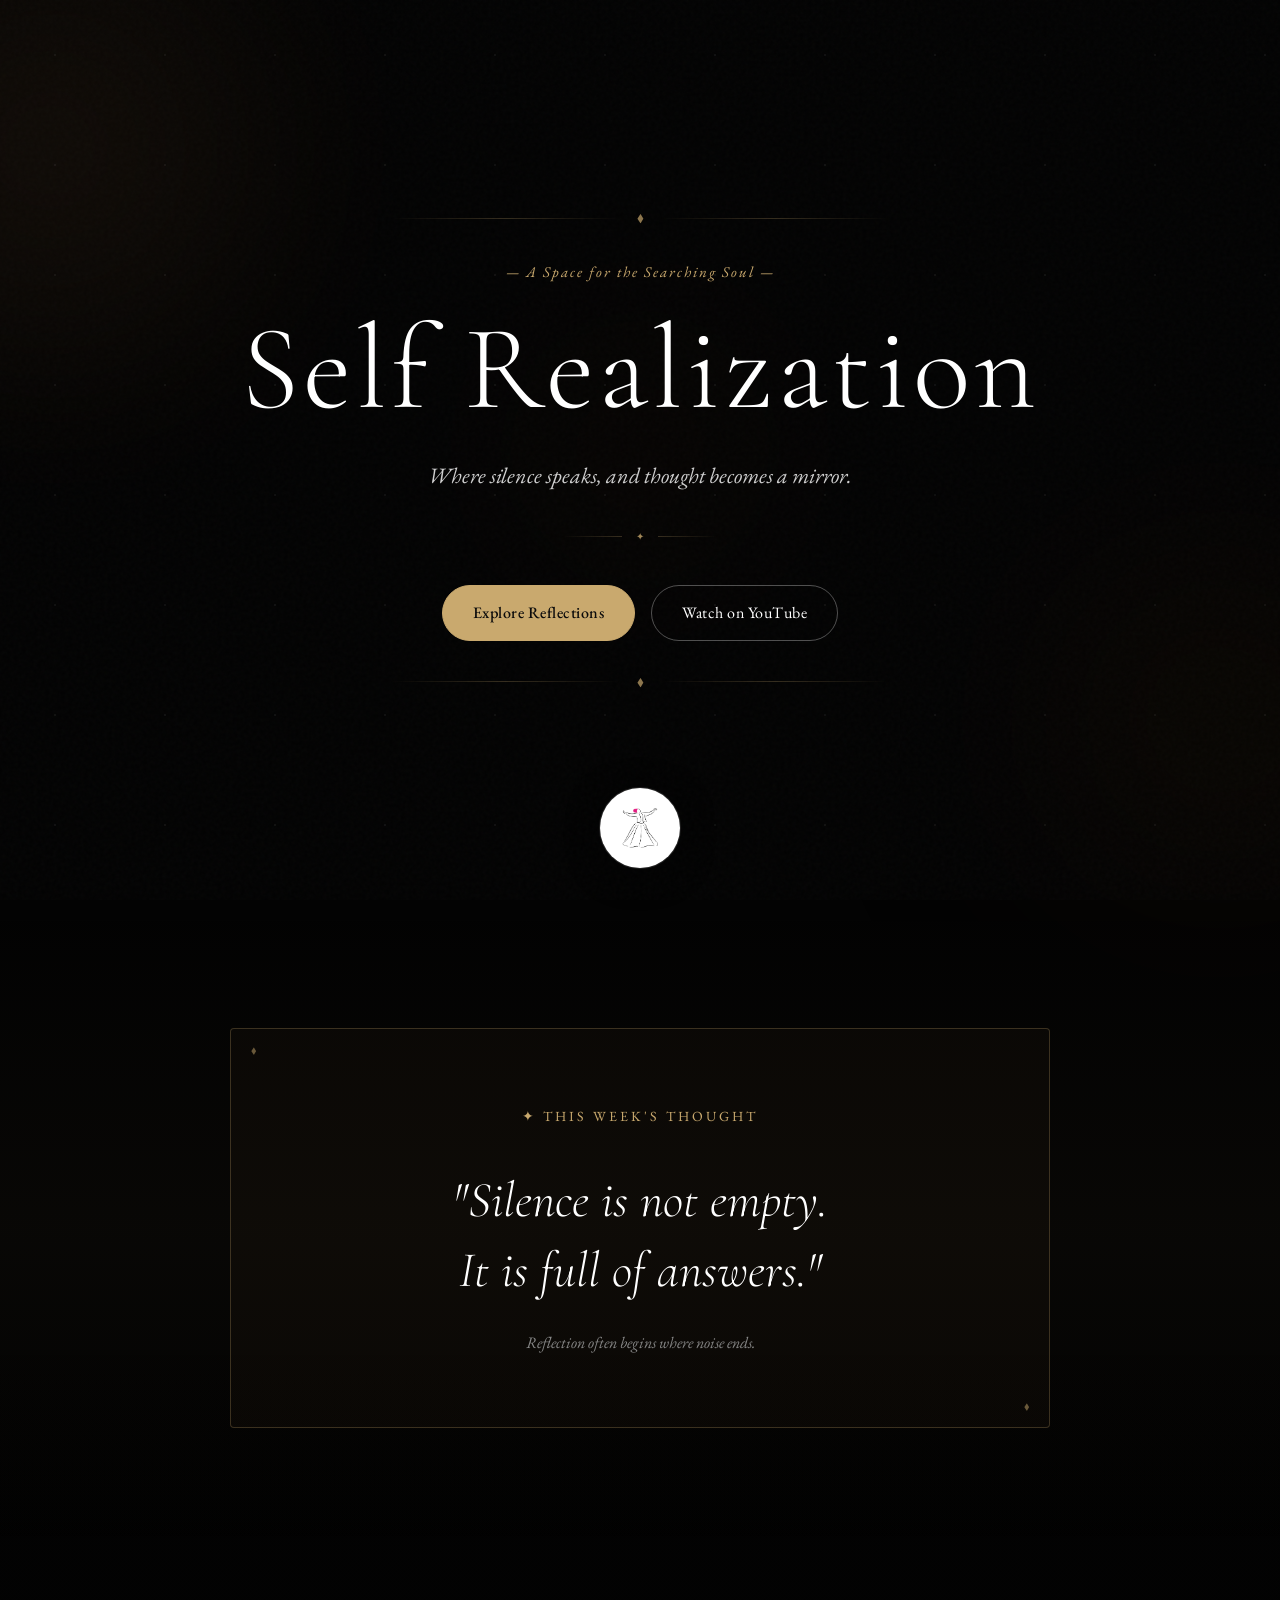
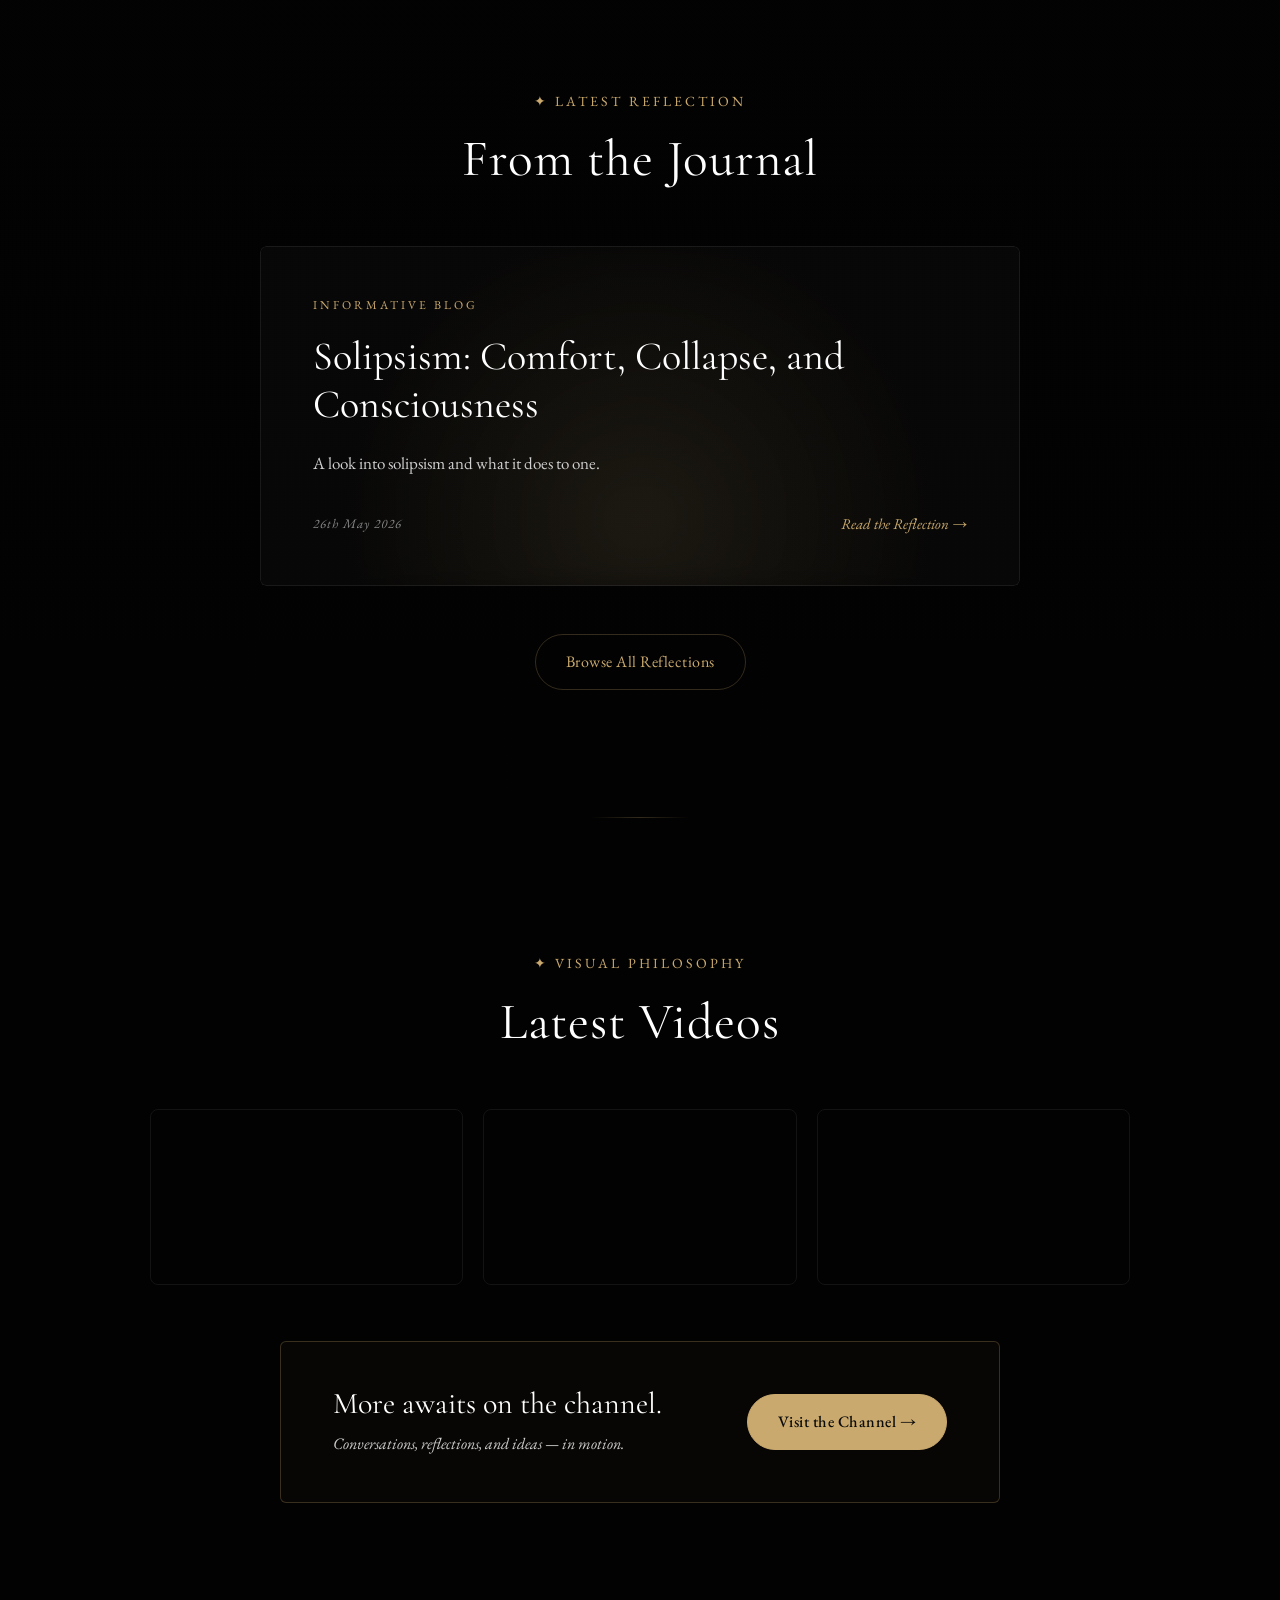
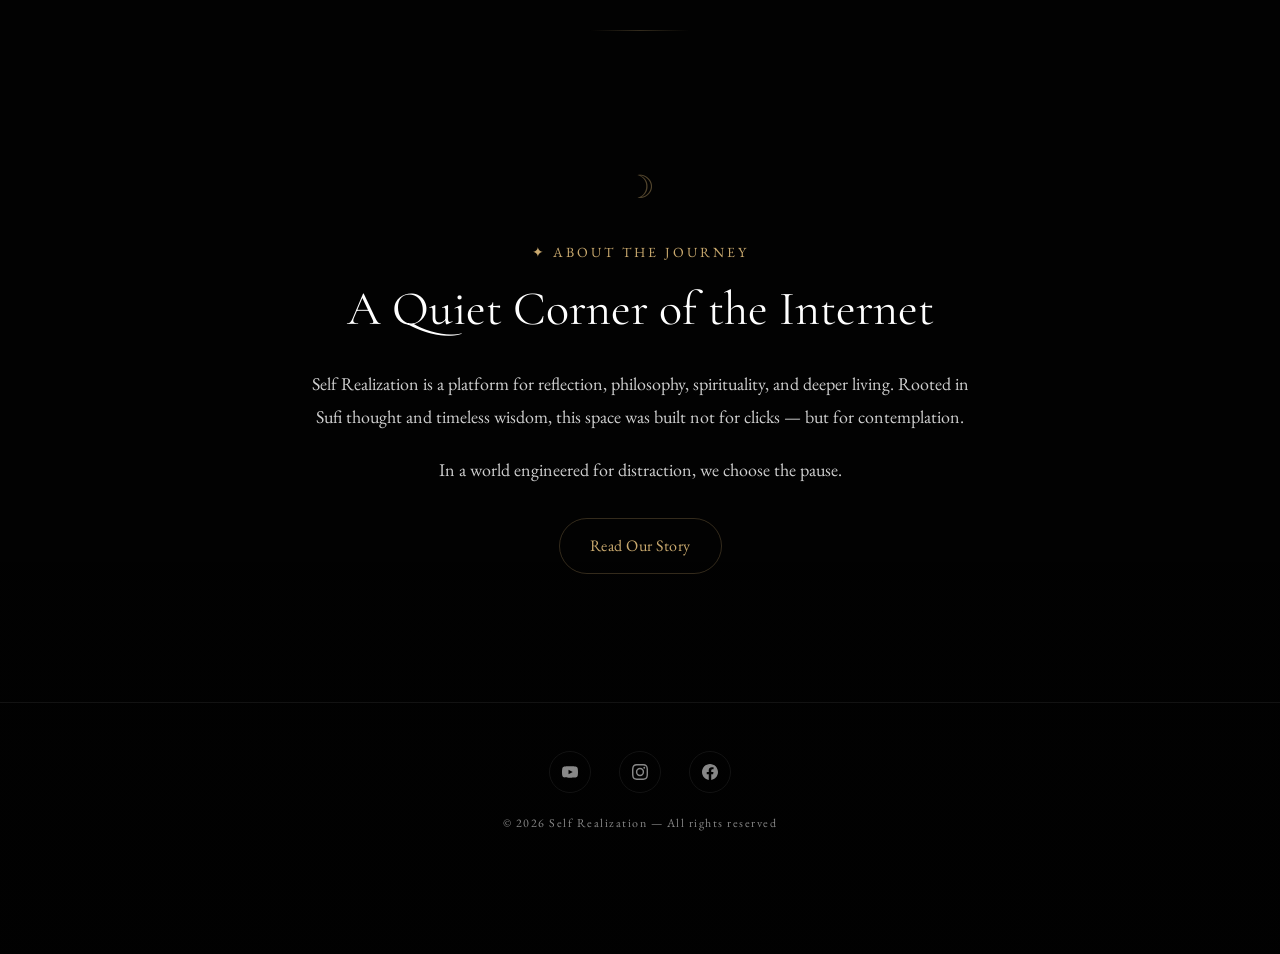
==== index.html @ f108fec0 "Add files via upload" ====
<!DOCTYPE html>
<html lang="en">
<head>
    <meta charset="UTF-8">
    <meta name="viewport" content="width=device-width, initial-scale=1.0">
    <title>Self Realization</title>
    <link rel="stylesheet" href="style.css">
    <link rel="preconnect" href="https://fonts.googleapis.com">
    <link rel="preconnect" href="https://fonts.gstatic.com" crossorigin>
    <link href="https://fonts.googleapis.com/css2?family=Cormorant+Garamond:ital,wght@0,300;0,400;0,500;0,600;1,300;1,400&family=EB+Garamond:ital,wght@0,400;0,500;1,400&display=swap" rel="stylesheet">
</head>
<body>

    <audio id="bgm" autoplay loop>
        <source src="images/BGM.mp3" type="audio/mpeg">
    </audio>

    <div class="stars"></div>
    <div class="ambient ambient-1"></div>
    <div class="ambient ambient-2"></div>
    <div class="ambient ambient-3"></div>
    <div class="noise"></div>
    <div class="page-transition"></div>

     <section class="hero" id="home">
        <div class="hero-ornament top-ornament">
            <span class="orn-line"></span>
            <span class="orn-diamond">◆</span>
            <span class="orn-line"></span>
        </div>

        <div class="hero-content">
            <span class="hero-eyebrow">— A Space for the Searching Soul —</span>
            <h1 class="hero-title">Self Realization</h1>
            <p class="hero-tagline">
                Where silence speaks, and thought becomes a mirror.
            </p>
            <div class="hero-divider">
                <span></span><span class="divider-glyph">✦</span><span></span>
            </div>
            <div class="hero-buttons">
                <a href="articles.html" class="btn btn-primary">Explore Reflections</a>
                <a href="https://www.youtube.com/@selfrealizationofficial" target="_blank" class="btn btn-ghost">Watch on YouTube</a>
            </div>
        </div>

        <div class="hero-ornament bottom-ornament">
            <span class="orn-line"></span>
            <span class="orn-diamond">◆</span>
            <span class="orn-line"></span>
        </div>

        <div class="scroll-hint">
            <div class="scroll-line"></div>
        </div>
    </section>

   <section class="thought-section reveal" id="thought">
        <div class="thought-frame">
            <span class="section-tag">✦ This Week's Thought</span>
            <blockquote class="thought-quote">
                "Silence is not empty.<br>It is full of answers."
            </blockquote>
            <p class="thought-caption">Reflection often begins where noise ends.</p>
        </div>
    </section>

   <section class="featured-section reveal" id="articles">
        <div class="section-header">
            <span class="section-tag">✦ Latest Reflection</span>
            <h2>From the Journal</h2>
        </div>

        <div class="featured-card">
            <div class="featured-card-inner">
                <span class="card-category">Informative Blog</span>
                <h3>Solipsism: Comfort, Collapse, and Consciousness</h3>
                <p>
                    A look into solipsism and what it does to one.
                </p>
                <div class="card-footer">
                    <span class="card-date">26th May 2026</span>
                    <a href="articles.html" class="card-link">Read the Reflection →</a>
                </div>
            </div>
            <div class="featured-card-glow"></div>
        </div>

        <div class="section-cta">
            <a href="articles.html" class="btn btn-outline">Browse All Reflections</a>
        </div>
    </section>

    <section class="videos-section reveal" id="videos">
        <div class="section-header">
            <span class="section-tag">✦ Visual Philosophy</span>
            <h2>Latest Videos</h2>
        </div>

        <div class="video-grid">
            <div class="video-item">
                <iframe src="https://www.youtube.com/embed/DgjN8pDdqwA" allowfullscreen title="Video 1"></iframe> 
            </div>
            <div class="video-item">
                <iframe src="https://www.youtube.com/embed/qj6_kTaz3_g" allowfullscreen title="Video 2"></iframe>
            </div>
            <div class="video-item">
                <iframe src="https://www.youtube.com/embed/qj6_kTaz3_g" allowfullscreen title="Video 3"></iframe>
            </div>
        </div>

        <div class="channel-cta">
            <div class="channel-cta-text">
                <h3>More awaits on the channel.</h3>
                <p>Conversations, reflections, and ideas — in motion.</p>
            </div>
            <a href="https://www.youtube.com/@selfrealizationofficial?sub_confirmation=1" target="_blank" class="btn btn-primary">
                Visit the Channel →
            </a>
        </div>
    </section>

    <section class="about-section reveal" id="about">
        <div class="about-inner">
            <div class="about-ornament">☽</div>
            <span class="section-tag">✦ About the Journey</span>
            <h2>A Quiet Corner of the Internet</h2>
            <p>
                Self Realization is a platform for reflection, philosophy, spirituality,
                and deeper living. Rooted in Sufi thought and timeless wisdom,
                this space was built not for clicks — but for contemplation.
            </p>
            <p>
                In a world engineered for distraction, we choose the pause.
            </p>
            <a href="about.html" class="btn btn-outline">Read Our Story</a>
        </div>
    </section>

   <nav class="dock" aria-label="Main navigation">
        <div class="nav-side left-nav">
            <a href="articles.html">Articles</a>
            <a href="videos.html">Videos</a>
        </div>
        <a href="#" class="nav-center" aria-label="Home">
            <img src="images/logo2.png" alt="Self Realization logo">
        </a>
        <div class="nav-side right-nav">
            <a href="about.html">About</a>
            <a href="contact.html">Contact</a>
        </div>
    </nav>

    <nav class="mobile-nav" aria-label="Mobile navigation">
        <a href="index.html" class="active">
            <svg viewBox="0 0 24 24" fill="none" stroke="currentColor" stroke-width="1.5"><path d="M3 9.5L12 3l9 6.5V20a1 1 0 01-1 1H4a1 1 0 01-1-1V9.5z"/><path d="M9 21V12h6v9"/></svg>
            <span>Home</span>
        </a>
        <a href="articles.html">
            <svg viewBox="0 0 24 24" fill="none" stroke="currentColor" stroke-width="1.5"><path d="M4 6h16M4 10h16M4 14h10M4 18h8"/></svg>
            <span>Articles</span>
        </a>
        <a href="index.html" class="nav-logo-link" aria-label="Home">
            <img src="images/logo-nav.png" alt="Self Realization" id="mob-nav-home">
            <span>Home</span>
        </a>
        <a href="videos.html">
            <svg viewBox="0 0 24 24" fill="none" stroke="currentColor" stroke-width="1.5"><polygon points="5 3 19 12 5 21 5 3"/></svg>
            <span>Videos</span>
        </a>
        <a href="about.html">
            <svg viewBox="0 0 24 24" fill="none" stroke="currentColor" stroke-width="1.5"><circle cx="12" cy="8" r="4"/><path d="M4 20c0-4 3.6-7 8-7s8 3 8 7"/></svg>
            <span>About</span>
        </a>
    </nav>

    <footer class="site-footer">
        <div class="footer-socials">
            <a href="https://www.youtube.com/@selfrealizationofficial" target="_blank" aria-label="YouTube" class="social-link">
                <svg viewBox="0 0 24 24" fill="currentColor"><path d="M23.5 6.2a3 3 0 0 0-2.1-2.1C19.5 3.5 12 3.5 12 3.5s-7.5 0-9.4.6A3 3 0 0 0 .5 6.2C0 8.1 0 12 0 12s0 3.9.5 5.8a3 3 0 0 0 2.1 2.1c1.9.6 9.4.6 9.4.6s7.5 0 9.4-.6a3 3 0 0 0 2.1-2.1C24 15.9 24 12 24 12s0-3.9-.5-5.8zM9.8 15.5V8.5l6.3 3.5-6.3 3.5z"/></svg>
            </a>
            <a href="https://www.instagram.com/selfrealization.official" aria-label="Instagram" class="social-link">
                <svg viewBox="0 0 24 24" fill="currentColor"><path d="M12 2.2c3.2 0 3.6 0 4.9.1 3.3.1 4.8 1.7 4.9 4.9.1 1.3.1 1.6.1 4.8 0 3.2 0 3.6-.1 4.8-.1 3.2-1.7 4.8-4.9 4.9-1.3.1-1.6.1-4.9.1-3.2 0-3.6 0-4.8-.1-3.3-.1-4.8-1.7-4.9-4.9C2.2 15.6 2.2 15.2 2.2 12c0-3.2 0-3.6.1-4.8C2.4 3.9 4 2.3 7.2 2.3c1.2-.1 1.6-.1 4.8-.1zM12 0C8.7 0 8.3 0 7.1.1 2.7.3.3 2.7.1 7.1 0 8.3 0 8.7 0 12c0 3.3 0 3.7.1 4.9.2 4.4 2.6 6.8 7 7C8.3 24 8.7 24 12 24c3.3 0 3.7 0 4.9-.1 4.4-.2 6.8-2.6 7-7 .1-1.2.1-1.6.1-4.9 0-3.3 0-3.7-.1-4.9-.2-4.4-2.6-6.8-7-7C15.7 0 15.3 0 12 0zm0 5.8a6.2 6.2 0 1 0 0 12.4A6.2 6.2 0 0 0 12 5.8zM12 16a4 4 0 1 1 0-8 4 4 0 0 1 0 8zm6.4-11.8a1.4 1.4 0 1 0 0 2.8 1.4 1.4 0 0 0 0-2.8z"/></svg>
            </a>
            <a href="https://www.facebook.com/SelfRealizationOfficial" aria-label="FaceBook" class="social-link">
                <svg viewBox="0 0 24 24" fill="currentColor"><path d="M24 12.07C24 5.41 18.63 0 12 0S0 5.41 0 12.07C0 18.1 4.39 23.1 10.13 24v-8.44H7.08v-3.49h3.04V9.41c0-3.02 1.8-4.7 4.54-4.7 1.31 0 2.68.24 2.68.24v2.97h-1.51c-1.49 0-1.95.93-1.95 1.88v2.27h3.32l-.53 3.49h-2.79V24C19.61 23.1 24 18.1 24 12.07z"/></svg>
            </a>
        </div>
        <p class="footer-copy">© 2026 Self Realization — All rights reserved</p>
    </footer>

    <script src="index.js"></script>
</body>
</html>
---- style.css ----
*, *::before, *::after {
    margin: 0;
    padding: 0;
    box-sizing: border-box;
}

:root {
    --ink:        #0b0b0b;
    --ink-soft:   #141414;
    --parchment:  #f4edd8;
    --gold:       #c9a96e;
    --gold-dim:   #a07c4a;
    --gold-glow:  rgba(201, 169, 110, 0.15);
    --white:      #ffffff;
    --mist:       #cfcfcf;
    --mist-dim:   #888888;
    --border:     rgba(255,255,255,0.07);
    --border-gold: rgba(201,169,110,0.25);

    --font-display: 'Cormorant Garamond', 'Book Antiqua', Palatino, serif;
    --font-body:    'EB Garamond', 'Book Antiqua', Palatino, serif;

    --section-pad: clamp(80px, 10vw, 140px) clamp(20px, 5vw, 60px);
    --max-w:       1100px;
    --max-text:    680px;

    --ease-out: cubic-bezier(0.2, 0.8, 0.2, 1);
    --ease-in-out: cubic-bezier(0.4, 0, 0.2, 1);
}

html {
    scroll-behavior: smooth;
}

body {
    background-color: var(--ink);
    background-image:
        linear-gradient(rgba(0,0,0,0.72), rgba(0,0,0,0.88)),
        url('images/bg4.jpg');
    background-size: cover;
    background-position: center top;
    background-attachment: scroll;
    color: var(--white);
    font-family: var(--font-body);
    font-size: 18px;
    line-height: 1.75;
    overflow-x: hidden;
    animation: pageFadeIn 0.9s var(--ease-out) both;
    padding-bottom: 10px;
}
body.urdu{
    direction: rtl;
    text-align: right;
}

.about-bg{
    background-image:
        linear-gradient(rgba(0,0,0,0.72), rgba(0,0,0,0.88)),
        url('images/abt-bg.jpg');
}


@keyframes pageFadeIn {
    from {
        opacity: 0;
    }
    to {
        opacity: 1;
    }
}

.stars {
    position: fixed;
    inset: 0;
    background-image: radial-gradient(rgba(255,255,255,0.9) 1px, transparent 1px);
    background-size: 110px 110px;
    opacity: 0.06;
    pointer-events: none;
    z-index: -3;
}

.ambient {
    position: fixed;
    border-radius: 50%;
    filter: blur(130px);
    pointer-events: none;
    z-index: -2;
}
.ambient-1 {
    width: 420px; height: 420px;
    background: #7c5530;
    opacity: 0.14;
    top: -60px; left: -160px;
}
.ambient-2 {
    width: 360px; height: 360px;
    background: #3b2510;
    opacity: 0.18;
    bottom: 0; right: -120px;
}
.ambient-3 {
    width: 280px; height: 280px;
    background: #5a3e20;
    opacity: 0.10;
    top: 50%; left: 50%;
    transform: translate(-50%, -50%);
}

.noise {
    position: fixed;
    inset: 0;
    background-image: url("data:image/svg+xml,%3Csvg viewBox='0 0 256 256' xmlns='http://www.w3.org/2000/svg'%3E%3Cfilter id='n'%3E%3CfeTurbulence type='fractalNoise' baseFrequency='0.9' numOctaves='4' stitchTiles='stitch'/%3E%3C/filter%3E%3Crect width='100%25' height='100%25' filter='url(%23n)' opacity='1'/%3E%3C/svg%3E");
    opacity: 0.025;
    pointer-events: none;
    z-index: -1;
}

.page-transition {
    position: fixed;
    inset: 0;
    background: var(--ink);
    z-index: 9999;
    opacity: 0;
    pointer-events: none;
    transition: opacity 0.5s var(--ease-in-out);
}
.page-transition.active { opacity: 1; }

.reveal {
    opacity: 0;
    transform: translateY(44px);
    transition: opacity 1s var(--ease-out), transform 1s var(--ease-out);
}
.reveal.visible {
    opacity: 1;
    transform: translateY(0);
}

section {
    position: relative;
    padding: var(--section-pad);
    max-width: var(--max-w);
    margin-inline: auto;
}

section::after {
    content: "";
    position: absolute;
    bottom: 0;
    left: 50%;
    transform: translateX(-50%);
    width: 100px;
    height: 1px;
    background: linear-gradient(to right, transparent, var(--border-gold), transparent);
}

.section-tag {
    display: inline-block;
    font-family: var(--font-body);
    font-size: 14px;
    letter-spacing: 3px;
    text-transform: uppercase;
    color: var(--gold);
    margin-bottom: 16px;
}

.section-header {
    text-align: center;
    margin-bottom: 56px;
}

.section-header h2 {
    font-family: var(--font-display);
    font-size: clamp(34px, 4vw, 52px);
    font-weight: 400;
    letter-spacing: 1px;
    color: var(--white);
}

h1, h2, h3, h4 {
    font-family: var(--font-display);
    font-weight: 400;
    line-height: 1.2;
}

.btn {
    display: inline-block;
    padding: 13px 30px;
    border-radius: 40px;
    text-decoration: none;
    font-family: var(--font-body);
    font-size: 16px;
    letter-spacing: 0.5px;
    transition: all 0.3s var(--ease-out);
    cursor: pointer;
}

.btn-primary {
    background: var(--gold);
    color: var(--ink);
    border: 1px solid var(--gold);
    font-weight: 500;
}
.btn-primary:hover {
    background: transparent;
    color: var(--gold);
    transform: translateY(-3px);
    box-shadow: 0 8px 30px rgba(201,169,110,0.2);
}

.btn-ghost {
    border: 1px solid rgba(255,255,255,0.3);
    color: var(--white);
}
.btn-ghost:hover {
    background: rgba(255,255,255,0.08);
    border-color: rgba(255,255,255,0.6);
    transform: translateY(-3px);
}

.btn-outline {
    border: 1px solid var(--border-gold);
    color: var(--gold);
}
.btn-outline:hover {
    background: var(--gold);
    color: var(--ink);
    transform: translateY(-3px);
    box-shadow: 0 8px 30px rgba(201,169,110,0.2);
}

.hero {
    min-height: 100vh;
    display: flex;
    flex-direction: column;
    justify-content: center;
    align-items: center;
    text-align: center;
    padding: 80px clamp(20px, 5vw, 60px);
    position: relative;
    max-width: 100%;
}

.hero::after { display: none; }

.hero-ornament {
    display: flex;
    align-items: center;
    gap: 16px;
    width: min(500px, 80vw);
    opacity: 0;
    animation: fadeUp 1.6s var(--ease-out) 0.3s both;
}
.bottom-ornament { animation-delay: 1.2s; }

.orn-line {
    flex: 1;
    height: 1px;
    background: linear-gradient(to right, transparent, var(--border-gold), transparent);
}
.bottom-ornament .orn-line {
    background: linear-gradient(to left, transparent, var(--border-gold), transparent);
}
.orn-diamond {
    font-size: 10px;
    color: var(--gold);
    opacity: 0.7;
}

.hero-content {
    display: flex;
    flex-direction: column;
    align-items: center;
    gap: 0;
    margin: 32px 0;
    width: 100%;
}

.hero-eyebrow {
    font-family: var(--font-body);
    font-style: italic;
    font-size: 15px;
    color: var(--gold);
    letter-spacing: 2px;
    margin-bottom: 24px;
    opacity: 0;
    animation: fadeUp 1.2s var(--ease-out) 0.5s both;
}

.hero-title {
    font-family: var(--font-display);
    font-size: clamp(68px, 10vw, 120px);
    font-weight: 300;
    letter-spacing: 4px;
    line-height: 1;
    margin-bottom: 28px;

    width: 100%;
    text-align: center;
    color: var(--white);
    opacity: 0;
    animation: heroReveal 2s var(--ease-out) 0.6s both;
}

@keyframes heroReveal {
    from { opacity: 0; transform: translateY(50px) scale(0.97); }
    to   { opacity: 1; transform: translateY(0) scale(1); }
}

@keyframes fadeUp {
    from { opacity: 0; transform: translateY(20px); }
    to   { opacity: 1; transform: translateY(0); }
}

.hero-tagline {
    font-family: var(--font-body);
    font-style: italic;
    font-size: clamp(17px, 2vw, 22px);
    color: var(--mist);
    margin-bottom: 32px;
    max-width: 520px;
    opacity: 0;
    animation: fadeUp 1.2s var(--ease-out) 1s both;
}

.hero-divider {
    display: flex;
    align-items: center;
    gap: 14px;
    margin-bottom: 40px;
    opacity: 0;
    animation: fadeUp 1s var(--ease-out) 1.2s both;
}
.hero-divider span:first-child,
.hero-divider span:last-child {
    display: block;
    width: 60px;
    height: 1px;
    background: linear-gradient(to right, transparent, var(--border-gold));
}
.hero-divider span:last-child {
    background: linear-gradient(to left, transparent, var(--border-gold));
}
.divider-glyph {
    font-size: 10px;
    color: var(--gold);
    opacity: 0.8;
}

.hero-buttons {
    display: flex;
    gap: 16px;
    flex-wrap: wrap;
    justify-content: center;
    opacity: 0;
    animation: fadeUp 1s var(--ease-out) 1.4s both;
}

.scroll-hint {
    position: absolute;
    bottom: 36px;
    left: 50%;
    transform: translateX(-50%);
    display: flex;
    flex-direction: column;
    align-items: center;
    gap: 10px;
    opacity: 0;
    animation: fadeUp 1s var(--ease-out) 2s both;
}
.scroll-hint span {
    font-size: 11px;
    letter-spacing: 3px;
    text-transform: uppercase;
    color: var(--mist-dim);
    font-family: var(--font-body);
}
.scroll-line {
    width: 1px;
    height: 40px;
    background: linear-gradient(to bottom, var(--border-gold), transparent);
    animation: scrollPulse 2s ease-in-out infinite;
}
@keyframes scrollPulse {
    0%, 100% { transform: scaleY(1); opacity: 0.6; }
    50% { transform: scaleY(1.3); opacity: 1; }
}

.thought-section {
    display: flex;
    justify-content: center;
    padding: var(--section-pad);
    max-width: 100%;
    background: linear-gradient(
        to bottom,
        transparent,
        rgba(201,169,110,0.03),
        transparent
    );
}

.thought-frame {
    max-width: 820px;
    width: 100%;
    padding: 70px clamp(30px, 6vw, 80px);
    text-align: center;
    border: 1px solid var(--border-gold);
    border-radius: 4px;
    background: rgba(201,169,110,0.03);
    position: relative;
}

.thought-frame::before,
.thought-frame::after {
    content: "◆";
    position: absolute;
    font-size: 8px;
    color: var(--gold);
    opacity: 0.5;
}
.thought-frame::before { top: 14px; left: 20px; }
.thought-frame::after  { bottom: 14px; right: 20px; }

.thought-quote {
    font-family: var(--font-display);
    font-size: clamp(28px, 4vw, 50px);
    font-weight: 300;
    font-style: italic;
    line-height: 1.4;
    color: var(--white);
    margin: 20px 0 24px;
    border: none;
    quotes: none;
}

.thought-caption {
    font-family: var(--font-body);
    color: var(--mist-dim);
    font-size: 16px;
    font-style: italic;
}

.featured-section {
    text-align: center;
}

.featured-card {
    position: relative;
    max-width: 760px;
    margin: 0 auto 48px;
    border-radius: 6px;
    overflow: hidden;
    cursor: auto;
    transition: transform 0.4s var(--ease-out);
}
.featured-card:hover { transform: translateY(-8px); }

.featured-card-inner {
    padding: 48px 52px;
    border: 1px solid rgba(255,255,255,0.07);
    background: rgba(255,255,255,0.025);
    backdrop-filter: blur(12px);
    border-radius: 6px;
    text-align: left;
    position: relative;
    z-index: 1;
    transition: border-color 0.4s ease;
}
.featured-card:hover .featured-card-inner {
    border-color: var(--border-gold);
}

.card-category {
    font-family: var(--font-body);
    font-size: 12px;
    letter-spacing: 3px;
    text-transform: uppercase;
    color: var(--gold);
    display: block;
    margin-bottom: 16px;
}

.featured-card-inner h3 {
    font-family: var(--font-display);
    font-size: clamp(26px, 3.5vw, 40px);
    font-weight: 400;
    margin-bottom: 20px;
    color: var(--white);
}

.featured-card-inner p {
    font-family: var(--font-body);
    color: var(--mist);
    font-size: 17px;
    line-height: 1.8;
    margin-bottom: 32px;
}

.card-footer {
    display: flex;
    align-items: center;
    justify-content: space-between;
    gap: 20px;
}

.card-date {
    font-size: 13px;
    color: var(--mist-dim);
    letter-spacing: 1px;
    font-style: italic;
}

.card-link {
    color: var(--gold);
    text-decoration: none;
    font-size: 15px;
    transition: 0.3s;
    font-style: italic;
}
.card-link:hover { letter-spacing: 0.5px; }

.featured-card-glow {
    position: absolute;
    inset: 0;
    background: radial-gradient(circle at 50% 80%, rgba(201,169,110,0.06), transparent 70%);
    pointer-events: none;
    z-index: 0;
}

.section-cta {
    margin-top: 8px;
}

.videos-section { text-align: center; }

.video-grid {
    display: grid;
    grid-template-columns: repeat(auto-fit, minmax(280px, 1fr));
    gap: 20px;
    margin-bottom: 56px;
}

.video-item {
    border-radius: 8px;
    overflow: hidden;
    border: 1px solid var(--border);
    transition: all 0.4s var(--ease-out);
    aspect-ratio: 16/9;
    image-rendering: auto;
}
.video-item:hover {
    transform: translateY(-8px);
    border-color: var(--border-gold);
    box-shadow: 0 12px 48px rgba(0,0,0,0.5);
}
.video-item iframe {
    width: 100%;
    height: 100%;
    display: block;
    border: none;
    image-rendering: optimizeQuality;
}

.channel-cta {
    display: flex;
    align-items: center;
    justify-content: space-between;
    gap: 24px;
    max-width: 720px;
    margin-inline: auto;
    padding: 44px 52px;
    border: 1px solid var(--border-gold);
    border-radius: 6px;
    background: rgba(201,169,110,0.03);
    flex-wrap: wrap;
    text-align: left;
}

.channel-cta-text h3 {
    font-family: var(--font-display);
    font-size: clamp(22px, 2.5vw, 30px);
    font-weight: 400;
    margin-bottom: 8px;
}
.channel-cta-text p {
    color: var(--mist);
    font-size: 16px;
    font-style: italic;
}

.about-section {
    display: flex;
    justify-content: center;
    padding: var(--section-pad);
    max-width: 100%;
}

.about-inner {
    max-width: var(--max-text);
    text-align: center;
}

.about-ornament {
    font-size: 32px;
    color: var(--gold);
    opacity: 0.4;
    display: block;
    margin-bottom: 20px;
    font-style: normal;
}

.about-inner h2 {
    font-family: var(--font-display);
    font-size: clamp(30px, 4vw, 48px);
    font-weight: 400;
    margin-bottom: 28px;
}

.about-inner p {
    font-family: var(--font-body);
    color: var(--mist);
    font-size: 18px;
    line-height: 1.85;
    margin-bottom: 20px;
}

.about-inner .btn-outline {
    margin-top: 12px;
}

.dock {
    position: fixed;
    bottom: 32px;
    left: 50%;
    transform: translateX(-50%);
    display: flex;
    align-items: center;
    z-index: 1000;
}

.dock-static {
    position: relative;
    bottom: auto;
    left: auto;
    transform: none;
    justify-content: center;
    margin: 60px auto 0;
    margin-bottom: 20px;
}

.nav-center {
    width: 80px;
    height: 80px;
    border-radius: 50%;
    background: var(--white);
    display: flex;
    justify-content: center;
    align-items: center;
    z-index: 2;
    transition: transform 0.4s var(--ease-out), box-shadow 0.4s ease;
    box-shadow: 0 0 0 1px rgba(255,255,255,0.12), 0 6px 32px rgba(0,0,0,0.5);
    text-decoration: none;
    flex-shrink: 0;
}
.nav-center img {
    width: 44px;
    height: 44px;
    object-fit: contain;
    transition: transform 0.3s ease;
}
.dock:hover .nav-center {
    transform: scale(1.1);
    box-shadow: 0 0 0 1px rgba(255,255,255,0.2), 0 10px 48px rgba(0,0,0,0.6);
}

.nav-side {
    display: flex;
    align-items: center;
    gap: 32px;
    background: rgba(18,18,18,0.82);
    backdrop-filter: blur(20px);
    -webkit-backdrop-filter: blur(20px);
    border: 1px solid rgba(255,255,255,0.08);
    border-radius: 999px;
    max-width: 0;
    opacity: 0;
    overflow: hidden;
    white-space: nowrap;
    transition:
        max-width 0.45s var(--ease-out),
        opacity 0.3s ease,
        padding 0.35s var(--ease-out);
    padding-inline: 0;
    padding-block: 24px;
}

.left-nav  { margin-right: -28px; padding-right: 44px; }
.right-nav { margin-left: -28px;  padding-left:  44px; }

.dock:hover .nav-side {
    max-width: 280px;
    opacity: 1;
    padding-inline: 32px;
}
.dock:hover .left-nav  { padding-right: 50px; }
.dock:hover .right-nav { padding-left:  50px; }

.nav-side a {
    font-family: var(--font-body);
    color: var(--white);
    text-decoration: none;
    font-size: 16px;
    letter-spacing: 1px;
    transition: color 0.25s ease;
}
.nav-side a:hover { color: var(--gold); }


.mobile-nav {
    display: none;
}

@media (max-width: 768px) {
    .dock {
        display: none !important;
    }

    .mobile-nav {
        display: flex;
        position: fixed;
        bottom: 0;
        left: 0;
        right: 0;
        z-index: 1000;
        background: rgba(11,11,11,0.92);
        backdrop-filter: blur(20px);
        -webkit-backdrop-filter: blur(20px);
        border-top: 1px solid rgba(201,169,110,0.18);
        padding: 0;
        align-items: stretch;
    }

    .mobile-nav a {
        flex: 1;
        display: flex;
        flex-direction: column;
        align-items: center;
        justify-content: center;
        gap: 5px;
        padding: 10px 4px 14px;
        text-decoration: none;
        color: rgba(255,255,255,0.5);
        font-family: var(--font-body);
        font-size: 11px;
        letter-spacing: 0.5px;
        transition: color 0.2s ease;
    }
    .mobile-nav a:hover,
    .mobile-nav a.active {
        color: var(--gold);
    }
    .mobile-nav a svg {
        width: 20px;
        height: 20px;
        flex-shrink: 0;
    }
    .mobile-nav a.nav-logo-link {
        color: transparent;
    }
    .mobile-nav a.nav-logo-link img {
        width: 50px;
        height: 50px;
        object-fit: contain;
        filter: none;
        border-radius: 8px;
    }
    .mobile-nav a.nav-logo-link span {
        display: none;
    }
}

.site-footer {
    display: flex;
    flex-direction: column;
    align-items: center;
    gap: 20px;
    padding: 48px 26px 110px;
    border-top: 1px solid var(--border);
    position: relative;
}

.footer-socials {
    display: flex;
    gap: 28px;
    align-items: center;
}

.social-link {
    display: flex;
    align-items: center;
    justify-content: center;
    width: 42px;
    height: 42px;
    border-radius: 50%;
    border: 1px solid var(--border);
    color: var(--mist-dim);
    text-decoration: none;
    transition: all 0.3s ease;
}
.social-link svg {
    width: 16px;
    height: 16px;
}
.social-link:hover {
    border-color: var(--gold);
    color: var(--gold);
    transform: translateY(-3px);
    background: var(--gold-glow);
}

.footer-copy {
    font-family: var(--font-body);
    font-size: 12px;
    letter-spacing: 1.5px;
    color: var(--mist-dim);
    text-align: center;
}

.page-header {
    text-align: center;
    padding: 140px clamp(20px, 5vw, 60px) 60px;
    max-width: var(--max-w);
    margin-inline: auto;
    position: relative;
}
.page-header::after {
    content: "";
    position: absolute;
    bottom: 0;
    left: 50%;
    transform: translateX(-50%);
    width: 100px;
    height: 1px;
    background: linear-gradient(to right, transparent, var(--border-gold), transparent);
}
.page-header h1 {
    font-family: var(--font-display);
    font-size: clamp(44px, 6vw, 80px);
    font-weight: 300;
    letter-spacing: 3px;
    margin-bottom: 16px;
}
.page-header p {
    font-family: var(--font-body);
    font-style: italic;
    font-size: 20px;
    color: var(--mist);
}

.articles-grid {
    display: grid;
    grid-template-columns: repeat(auto-fill, minmax(300px, 1fr));
    gap: 24px;
    max-width: var(--max-w);
    margin-inline: auto;
    padding: 48px clamp(20px, 5vw, 40px) 140px;
}

.article-card {
    border: 1px solid var(--border);
    background: rgba(255,255,255,0.025);
    backdrop-filter: blur(10px);
    border-radius: 6px;
    padding: 36px;
    display: flex;
    flex-direction: column;
    gap: 14px;
    transition: all 0.35s var(--ease-out);
    cursor:auto;
}
.article-card:hover {
    transform: translateY(-8px);
    border-color: var(--border-gold);
    box-shadow: 0 12px 48px rgba(0,0,0,0.45);
}
.article-card h3 {
    font-family: var(--font-display);
    font-size: 26px;
    font-weight: 400;
    color: var(--white);
    line-height: 1.3;
}
.article-card p {
    font-family: var(--font-body);
    color: var(--mist);
    font-size: 16px;
    line-height: 1.7;
    flex: 1;
}
.article-card small {
    font-size: 12px;
    color: var(--mist-dim);
    letter-spacing: 1px;
    font-style: italic;
}
.article-card a {
    color: var(--gold);
    text-decoration: none;
    font-size: 14px;
    transition: letter-spacing 0.3s;
    font-style: italic;
}
.article-card a:hover { letter-spacing: 0.5px; }

.back-button {
    position: fixed;
    top: 28px;
    left: 28px;
    padding: 11px 20px;
    background: rgba(20,20,20,0.8);
    backdrop-filter: blur(14px);
    color: var(--white);
    text-decoration: none;
    border-radius: 999px;
    z-index: 1000;
    font-family: var(--font-body);
    font-size: 18px;
    border: 1px solid var(--border);
    transition: all 0.3s ease;
}
.back-button:hover {
    background: var(--white);
    color: var(--ink);
    transform: translateY(-2px);
}

.article-wrapper {
    display: flex;
    justify-content: center;
    padding: 20px clamp(16px, 4vw, 40px) 140px;
}

.article-content {
    width: 100%;
    max-width: 820px;
    padding: 70px clamp(28px, 6vw, 80px);
    background-color: var(--parchment);
    background-image:
        radial-gradient(circle at 50% 0%, rgba(255,255,255,0.5) 0%, transparent 60%),
        url("data:image/svg+xml,%3Csvg viewBox='0 0 200 200' xmlns='http://www.w3.org/2000/svg'%3E%3Cfilter id='noiseFilter'%3E%3CfeTurbulence type='fractalNoise' baseFrequency='0.8' numOctaves='3' stitchTiles='stitch'/%3E%3C/filter%3E%3Crect width='100%25' height='100%25' filter='url(%23noiseFilter)' opacity='0.04'/%3E%3C/svg%3E");
    border: 1px solid #ddd0b0;
    border-radius: 3px;
    box-shadow:
        0 4px 32px rgba(43,37,27,0.12),
        inset 0 0 300px rgba(139,119,91,0.12);
}
.article-content::before {
    content: "";
    display: block;
    width: 80%;
    margin: 0 auto 40px;
    height: 1px;
    background: linear-gradient(to right, transparent, rgba(120,90,50,0.2), transparent);
}

.article-content p {
    font-family: var(--font-display);
    font-size: clamp(18px, 2.2vw, 24px);
    color: #2b241c;
    line-height: 1.1;
    letter-spacing: 0.02em;
    margin-bottom: 30px;
    text-align:left;
    font-weight: 400;
}

.contact-form {
    display: flex;
    justify-content: center;
    padding: 48px clamp(16px, 5vw, 40px) 140px;
    max-width: var(--max-w);
    margin-inline: auto;
}

.contact-form form {
    width: 100%;
    max-width: 640px;
    display: flex;
    flex-direction: column;
    gap: 18px;
    padding: 52px clamp(28px, 5vw, 60px);
    border-radius: 6px;
    background: rgba(255,255,255,0.03);
    backdrop-filter: blur(14px);
    border: 1px solid var(--border-gold);
    box-shadow: 0 0 80px rgba(201,169,110,0.04);
}

.contact-form input,
.contact-form textarea {
    padding: 16px 18px;
    border-radius: 4px;
    border: 1px solid rgba(255,255,255,0.09);
    background: rgba(255,255,255,0.04);
    color: var(--white);
    outline: none;
    font-family: var(--font-body);
    font-size: 16px;
    transition: border-color 0.3s ease;
    caret-color: var(--gold);
    resize: vertical;
}
.contact-form input:focus,
.contact-form textarea:focus {
    border-color: var(--border-gold);
}
.contact-form input::placeholder,
.contact-form textarea::placeholder {
    color: rgba(255,255,255,0.35);
    font-style: italic;
}

.contact-form button {
    padding: 16px;
    border: none;
    border-radius: 40px;
    background: var(--gold);
    color: var(--ink);
    font-family: var(--font-body);
    font-size: 16px;
    font-weight: 500;
    letter-spacing: 0.5px;
    cursor: pointer;
    transition: all 0.3s var(--ease-out);
    margin-top: 4px;
}
.contact-form button:hover {
    background: transparent;
    color: var(--gold);
    border: 1px solid var(--gold);
    transform: translateY(-2px);
}

.about-page-content {
    max-width: 760px;
    margin-inline: auto;
    padding: 60px clamp(20px, 5vw, 40px) 140px;
}

.about-page-content h2 {
    font-family: var(--font-display);
    font-size: clamp(30px, 5.5vw, 46px);
    font-weight: 400;
    margin-bottom: 28px;
    color: var(--white);
}

.about-page-content p {
    font-family: var(--font-body);
    font-size: 20px;
    color: var(--white);
    line-height: 1.9;
    margin-bottom: 24px;
}

.about-page-content .section-tag {
    display: block;
    margin-bottom: 12px;
}

.about-divider {
    margin: 48px auto;
    width: 80px;
    height: 1px;
    background: linear-gradient(to right, transparent, var(--border-gold), transparent);
}

.about-quote {
    border-left: 2px solid var(--gold);
    padding: 8px 0 8px 28px;
    margin: 40px 0;
}
.about-quote p {
    font-style: italic;
    font-size: 22px;
    color: var(--white);
    margin-bottom: 8px;
}
.about-quote cite {
    font-size: 16px;
    color: var(--gold);
    letter-spacing: 1px;
}

.video-library {
    max-width: var(--max-w);
    margin-inline: auto;
    padding: 48px clamp(20px, 5vw, 40px) 140px;
}

.video-library-grid {
    display: grid;
    grid-template-columns: repeat(auto-fill, minmax(300px, 1fr));
    gap: 28px;
}

.video-card {
    border: 1px solid var(--border);
    border-radius: 6px;
    overflow: hidden;
    background: rgba(255,255,255,0.025);
    backdrop-filter: blur(10px);
    transition: all 0.35s var(--ease-out);
}
.video-card:hover {
    transform: translateY(-8px);
    border-color: var(--border-gold);
    box-shadow: 0 12px 48px rgba(0,0,0,0.5);
}
.video-card-embed {
    width: 100%;
    aspect-ratio: 16/9;
    display: block;
}
.video-card-embed iframe {
    width: 100%;
    height: 100%;
    display: block;
    border: none;
}
.video-card-info {
    padding: 22px 24px;
}
.video-card-info h3 {
    font-family: var(--font-display);
    font-size: 22px;
    font-weight: 400;
    margin-bottom: 10px;
    color: var(--white);
}
.video-card-info p {
    font-family: var(--font-body);
    font-size: 15px;
    color: var(--mist);
    font-style: italic;
    line-height: 1.6;
}

.article-end {
    margin-top: 70px;
    padding-top: 40px;
    border-top: 1px solid rgba(120,90,50,0.2);
    text-align: center;
}
.article-end a {
    font-family: var(--font-display);
    color: #7a5c30;
    text-decoration: none;
    font-size: 18px;
    font-style: italic;
    transition: 0.3s;
}
.article-end a:hover { color: #5a3e1e; }

small {
    font-family: var(--font-body);
    font-size: 13px;
    color: var(--mist-dim);
}

.thought-section::after,
.about-section::after { display: none; }

.p-link{
    color: goldenrod;
}


@media (max-width: 768px) {

    html, body {
        overflow-x: hidden;
    }

    body {
        padding-bottom: 70px;
    }

    section {
        padding: 56px 18px;
    }

    h1, h2, h3 {
        word-wrap: break-word;
        overflow-wrap: break-word;
        hyphens: auto;
    }

    p {
        font-size: 16px;
        line-height: 1.75;
    }

    img, iframe, video {
        max-width: 100%;
        height: auto;
    }

    .hero {
        min-height: 100svh;
        padding: 60px 20px 80px;
    }

    .hero-title {
        font-size: clamp(44px, 13vw, 68px);
        letter-spacing: 2px;
    }

    .hero-eyebrow {
        font-size: 13px;
        letter-spacing: 1.5px;
    }

    .hero-tagline {
        font-size: 17px;
        padding: 0 8px;
    }

    .hero-buttons {
        flex-direction: column;
        align-items: center;
        gap: 12px;
        width: 100%;
    }

    .hero-buttons .btn {
        width: min(280px, 90%);
        text-align: center;
    }

    .hero-ornament {
        width: min(280px, 70vw);
    }

    .scroll-hint {
        bottom: 20px;
    }

    .thought-frame {
        padding: 48px 24px;
    }

    .thought-quote {
        font-size: clamp(22px, 6vw, 34px);
    }

    .featured-card-inner {
        padding: 28px 22px;
    }

    .card-footer {
        flex-direction: column;
        align-items: flex-start;
        gap: 10px;
    }

    .video-grid,
    .video-library-grid {
        grid-template-columns: 1fr;
    }

    .channel-cta {
        flex-direction: column;
        align-items: flex-start;
        padding: 28px 22px;
        gap: 18px;
    }

    .articles-grid {
        grid-template-columns: 1fr;
        padding: 32px 16px 100px;
    }

    .article-card {
        padding: 26px 22px;
    }

    .page-header {
        padding: 90px 20px 48px;
    }

    .page-header h1 {
        font-size: clamp(36px, 11vw, 56px);
        letter-spacing: 2px;
    }

    .page-header p {
        font-size: 17px;
    }

    .back-button {
        position: fixed;
        top: 14px;
        left: 14px;
        padding: 9px 16px;
        font-size: 15px;
        max-width: calc(100vw - 28px);
        white-space: nowrap;
        overflow: hidden;
        text-overflow: ellipsis;
    }

    .article-wrapper {
        padding: 16px 12px 100px;
    }

    .article-content {
        padding: 36px 20px;
        border-radius: 2px;
    }

    .article-content p {
        font-size: clamp(16px, 4.2vw, 20px);
        line-height: 1.75;
        margin-bottom: 22px;
    }

    .contact-form {
        padding: 32px 16px 100px;
    }

    .contact-form form {
        padding: 32px 20px;
    }


    .about-page-content {
        padding: 40px 20px 100px;
    }

    .about-page-content p {
        font-size: 17px;
    }

    .about-quote {
        padding: 8px 0 8px 20px;
    }

    .about-quote p {
        font-size: 19px;
    }


    .video-library {
        padding: 32px 16px 100px;
    }


    .site-footer {
        padding: 40px 20px 88px;
    }

    .footer-socials {
        gap: 18px;
        flex-wrap: wrap;
        justify-content: center;
    }

    .section-header {
        margin-bottom: 36px;
    }

    .section-header h2 {
        font-size: clamp(26px, 7vw, 40px);
    }


    .about-inner p {
        font-size: 16px;
    }
}

@media (max-width: 480px) {
    .hero-title {
        font-size: clamp(38px, 12vw, 52px);
        letter-spacing: 1.5px;
    }

    .thought-quote {
        font-size: 20px;
    }

    .section-header h2 {
        font-size: 26px;
    }

    .btn {
        padding: 12px 24px;
        font-size: 15px;
    }

    .article-content p {
        font-size: 15px;
    }

    .featured-card-inner h3 {
        font-size: 24px;
    }
    
}
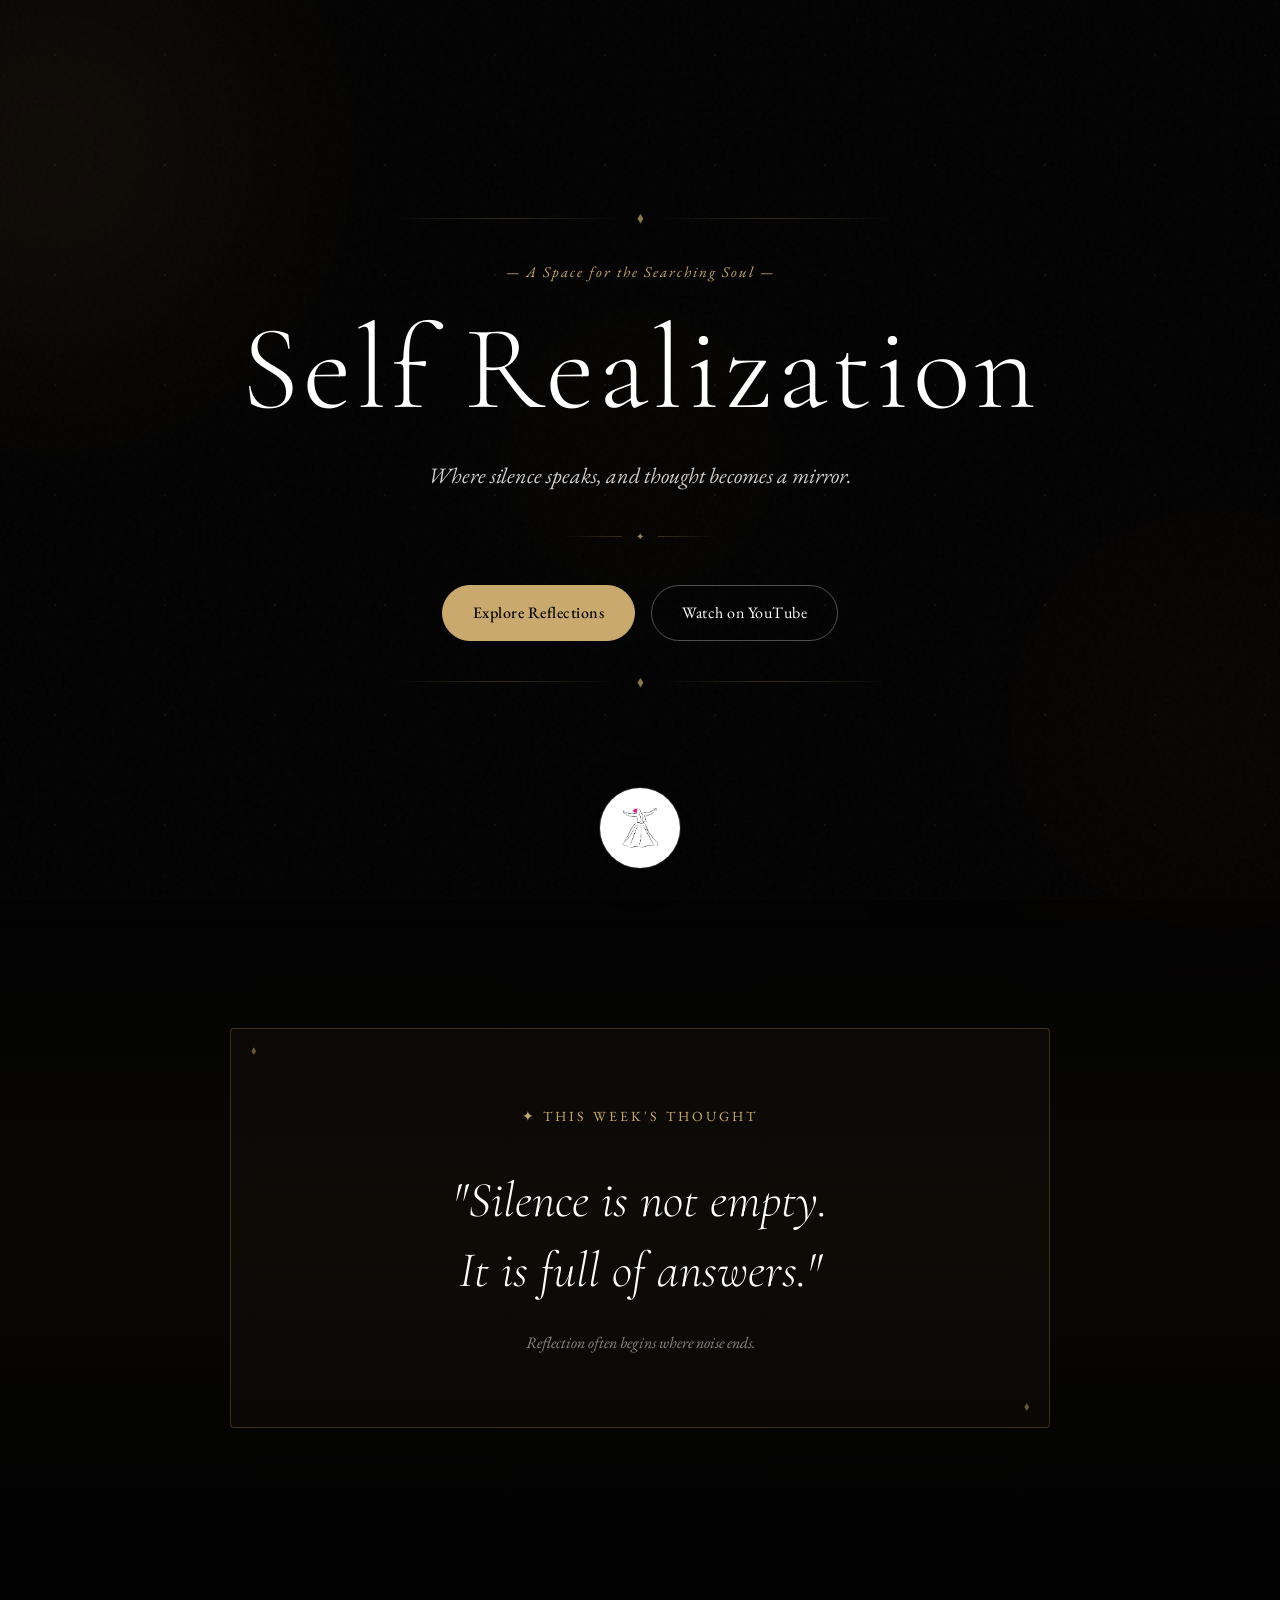
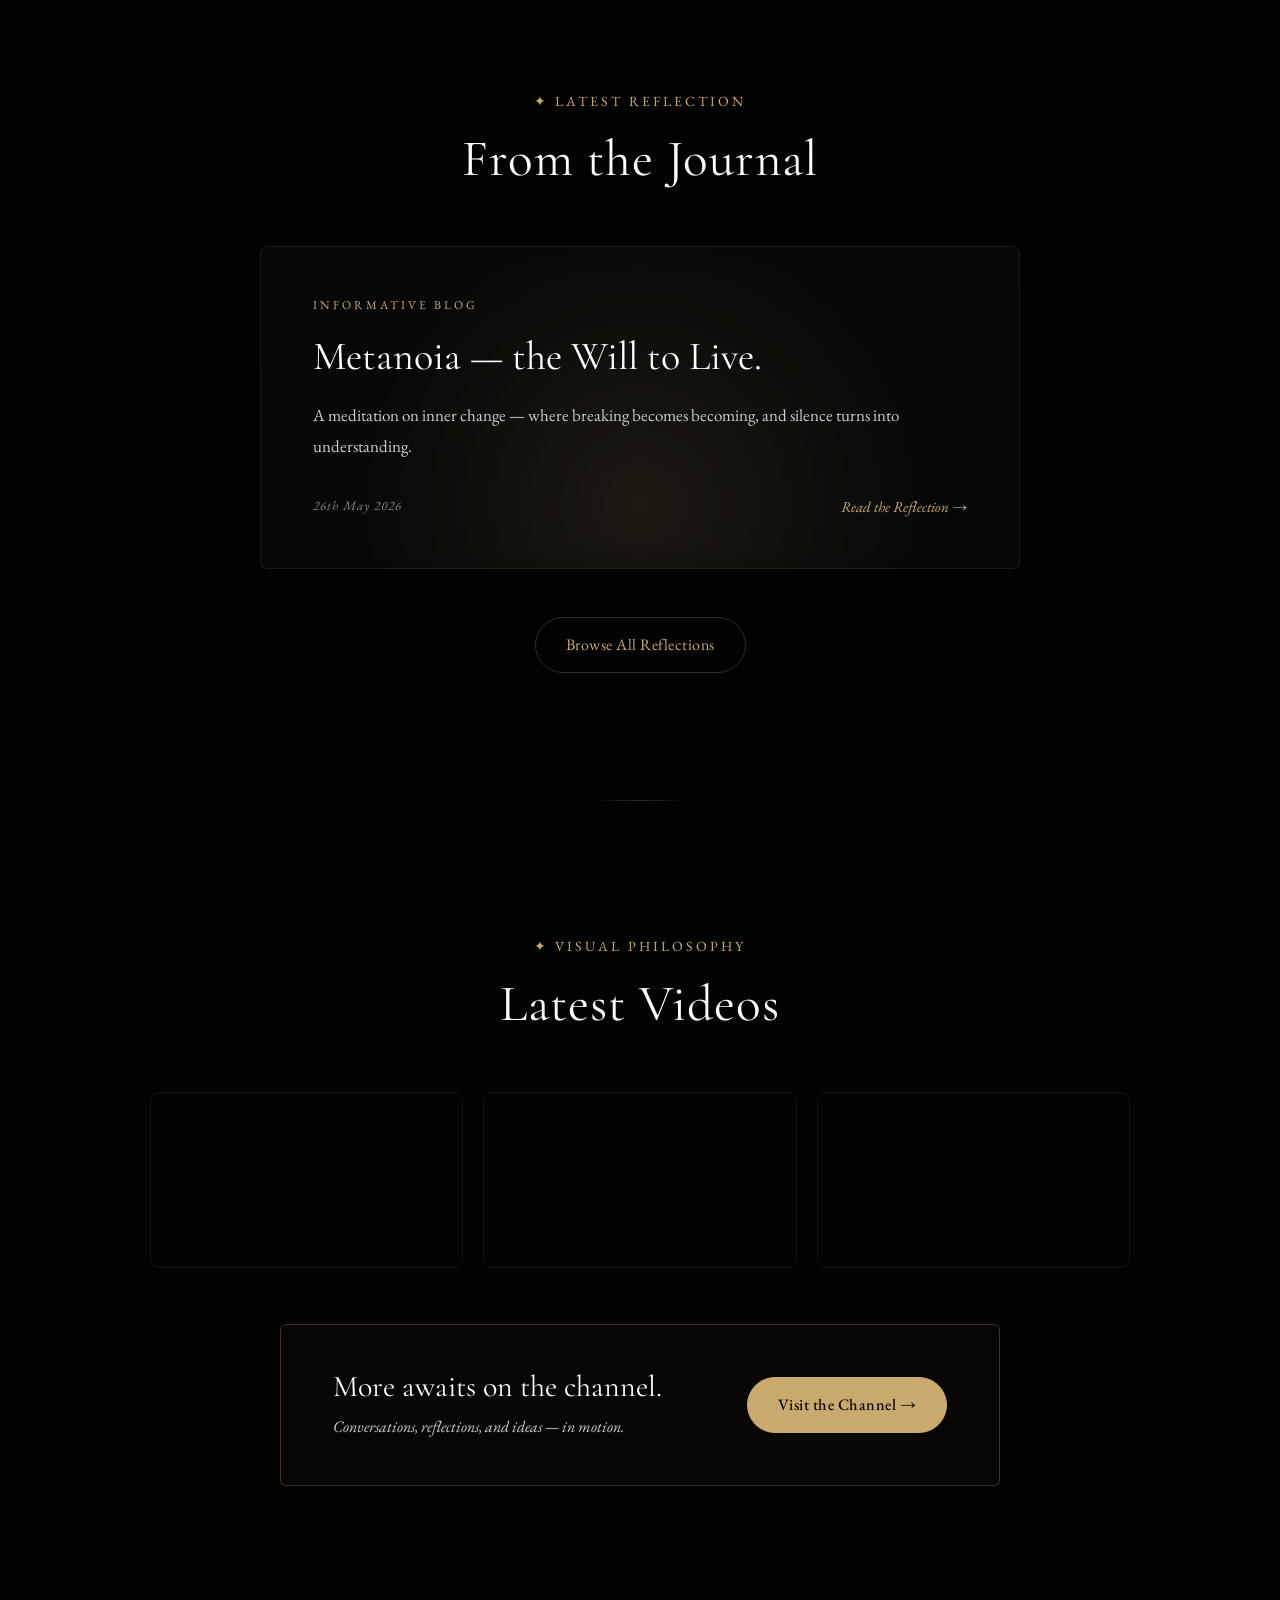
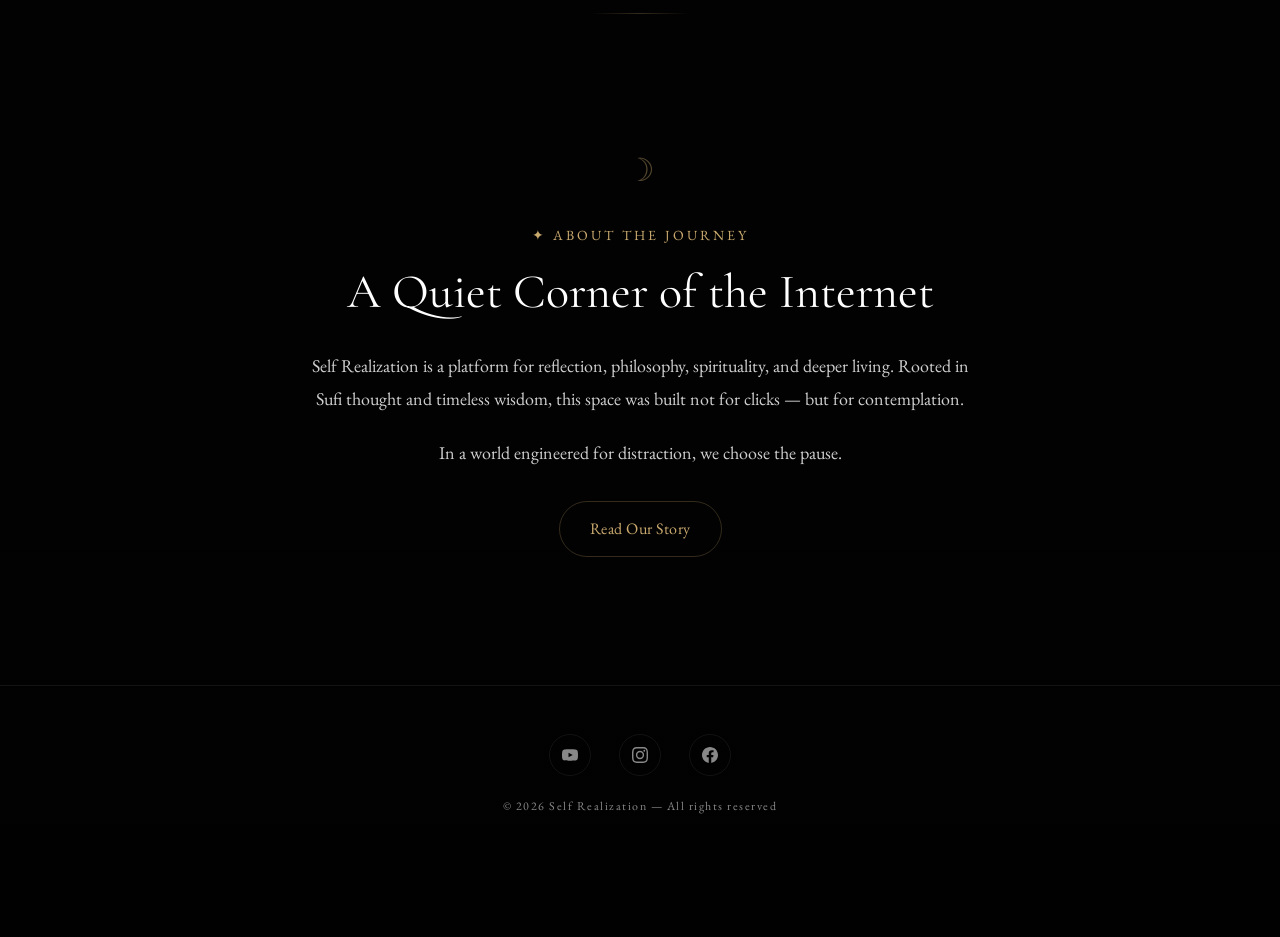
==== commit 1fab2642: "Update index.html" ====
--- a/index.html
+++ b/index.html
@@ -74,9 +74,9 @@
         <div class="featured-card">
             <div class="featured-card-inner">
                 <span class="card-category">Informative Blog</span>
-                <h3>Solipsism: Comfort, Collapse, and Consciousness</h3>
+                <h3>Metanoia — the Will to Live.</h3>
                 <p>
-                    A look into solipsism and what it does to one.
+                    A meditation on inner change — where breaking becomes becoming, and silence turns into understanding.
                 </p>
                 <div class="card-footer">
                     <span class="card-date">26th May 2026</span>
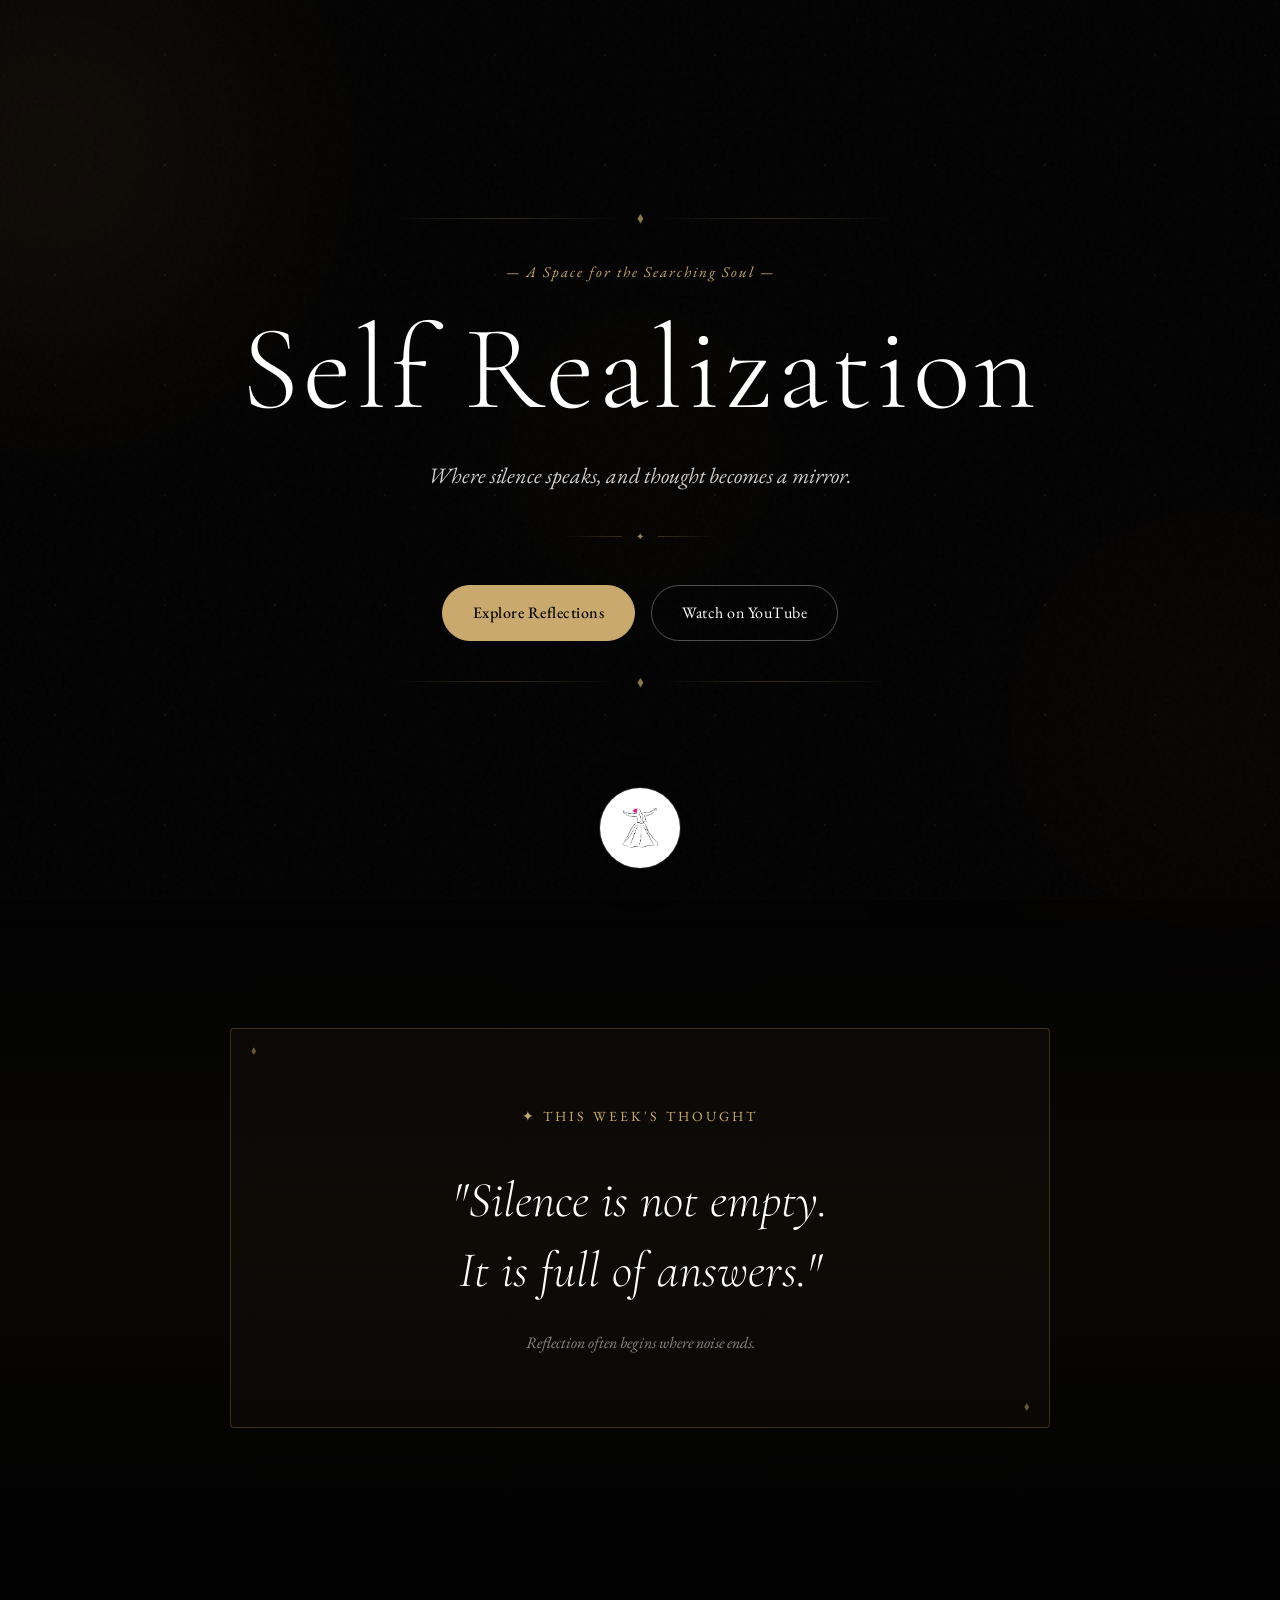
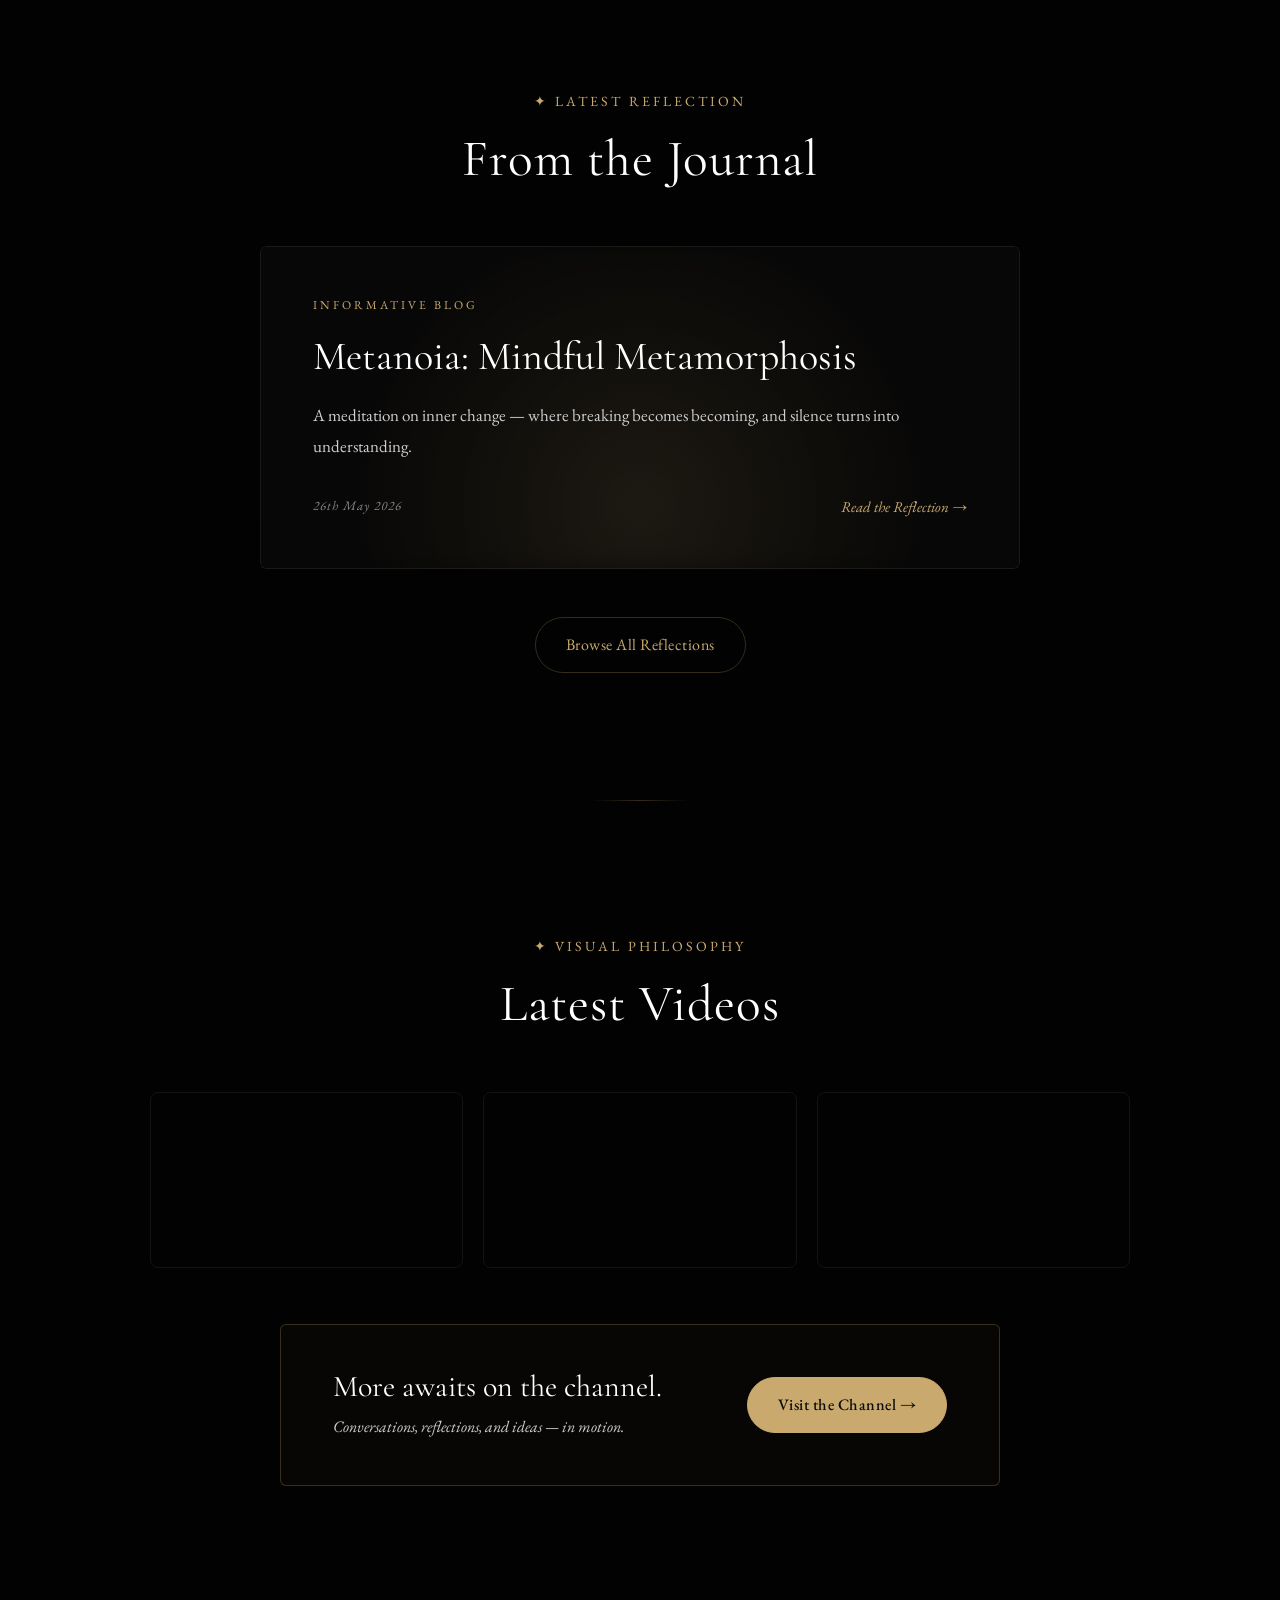
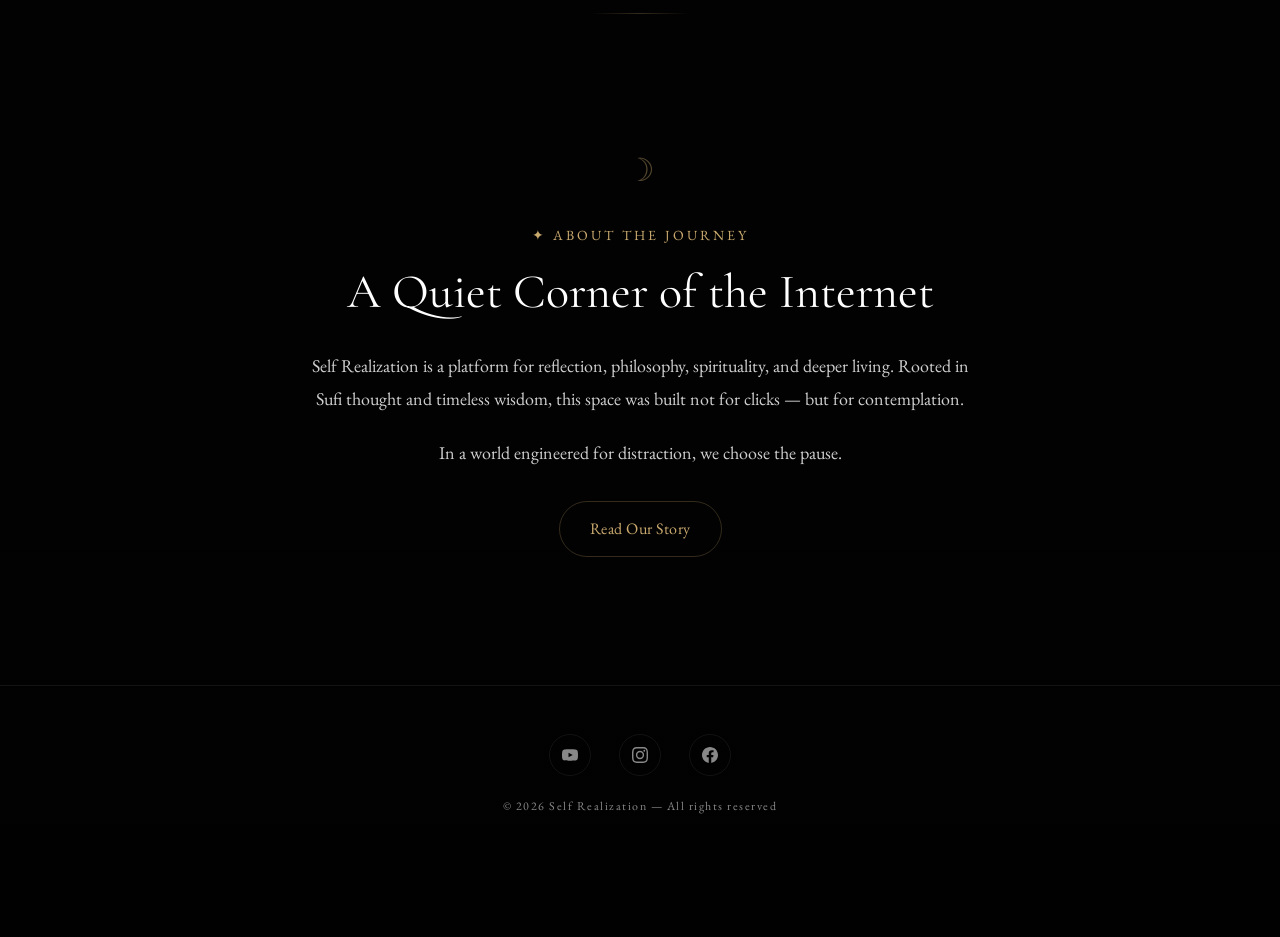
==== commit ef51b916: "Update index.html" ====
--- a/index.html
+++ b/index.html
@@ -74,7 +74,7 @@
         <div class="featured-card">
             <div class="featured-card-inner">
                 <span class="card-category">Informative Blog</span>
-                <h3>Metanoia — the Will to Live.</h3>
+                <h3>Metanoia: Mindful Metamorphosis</h3>
                 <p>
                     A meditation on inner change — where breaking becomes becoming, and silence turns into understanding.
                 </p>
